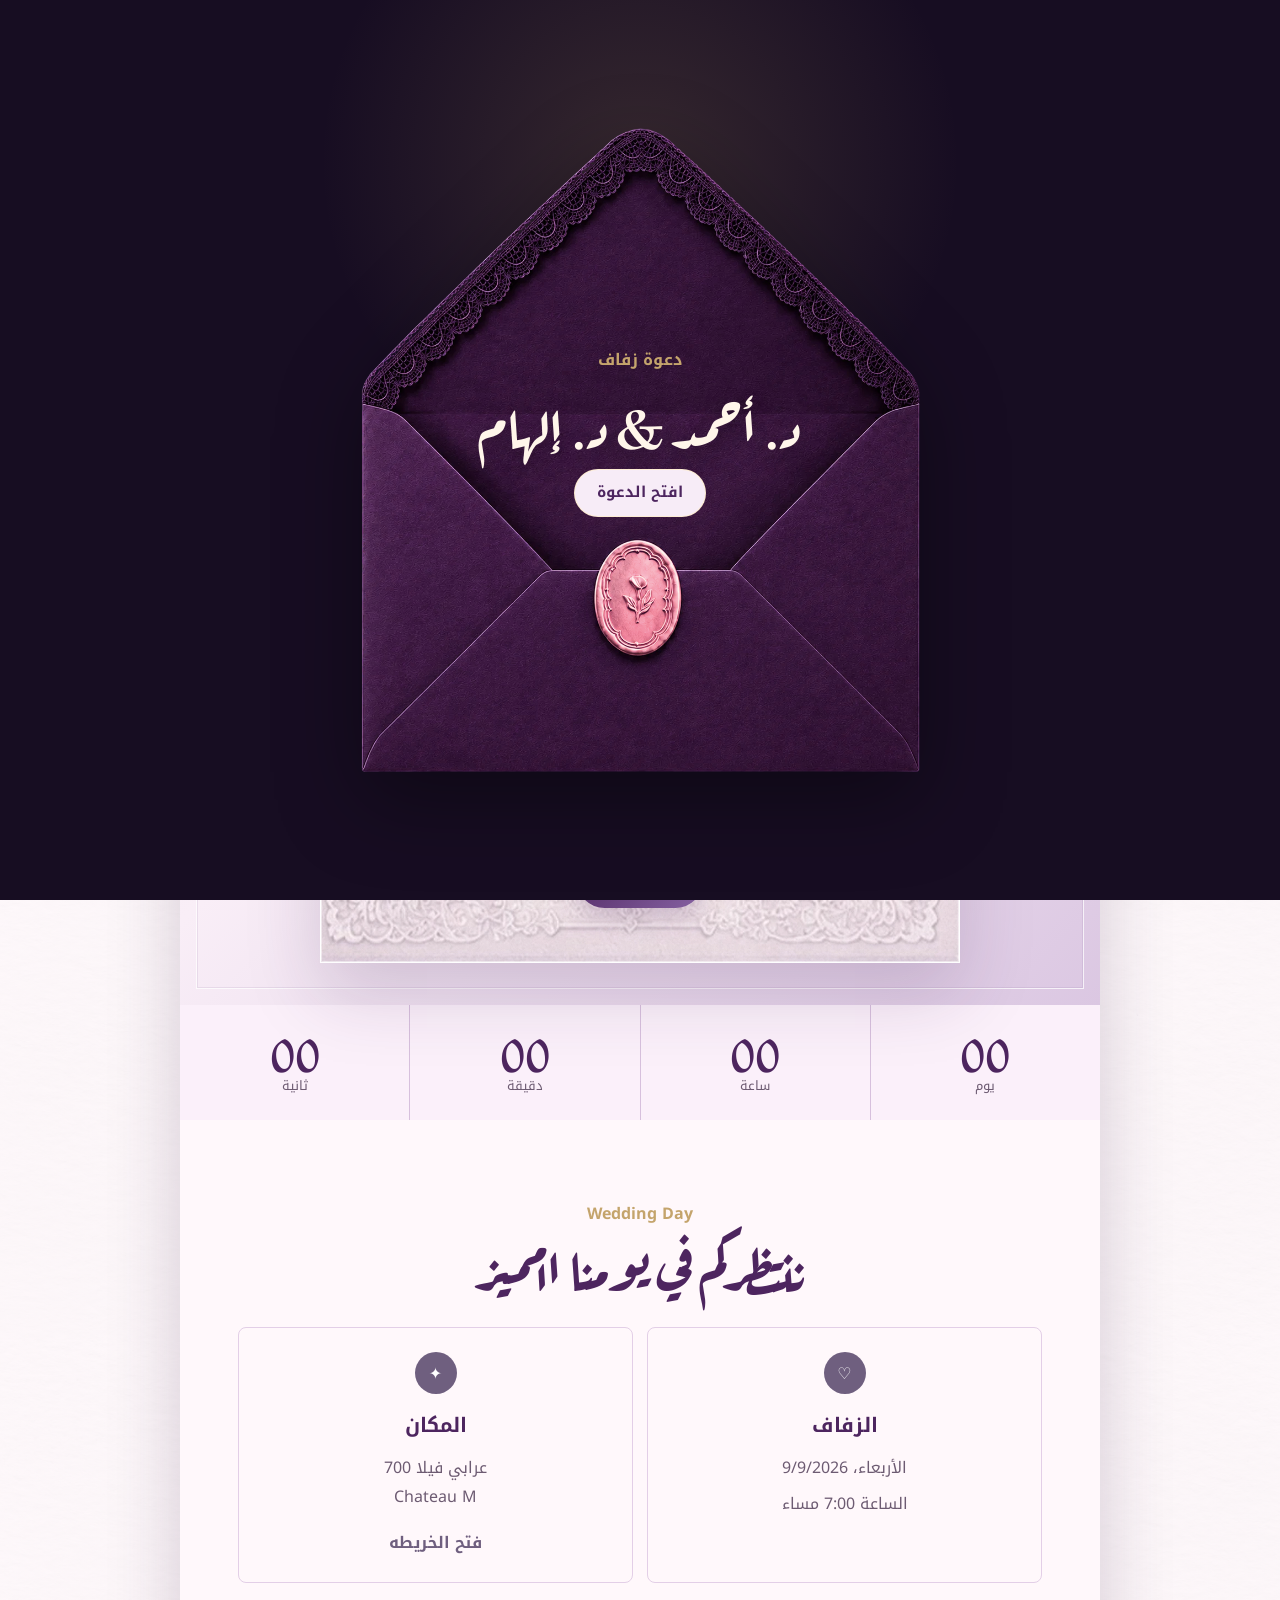
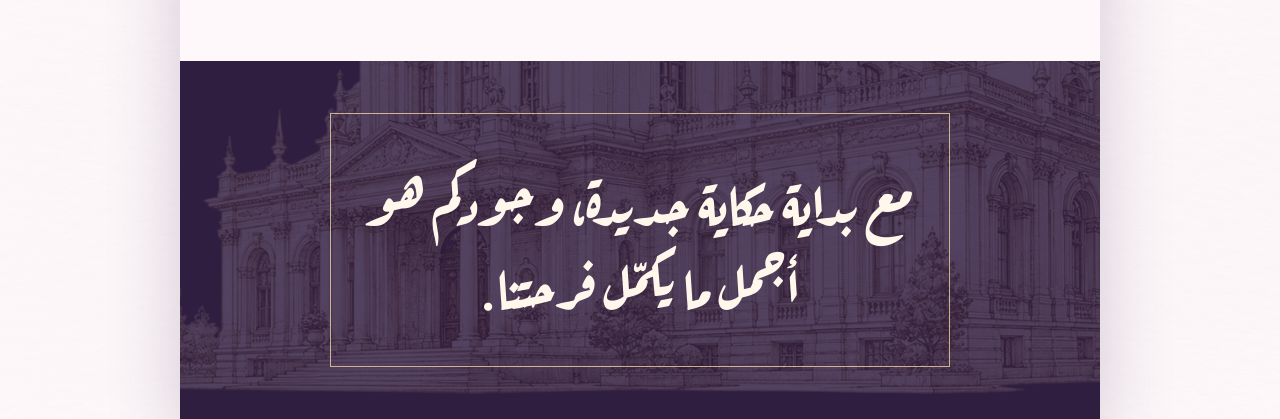
==== index.html @ 2e3a30db "Refine couple name font and venue address" ====
<!doctype html>
<html lang="ar" dir="rtl">
  <head>
    <meta charset="UTF-8" />
    <meta name="viewport" content="width=device-width, initial-scale=1.0" />
    <meta name="theme-color" content="#4d255f" />
    <title>دعوة زفاف د. أحمد ود. إلهام</title>
    <link rel="preconnect" href="https://fonts.googleapis.com" />
    <link rel="preconnect" href="https://fonts.gstatic.com" crossorigin />
    <link
      href="https://fonts.googleapis.com/css2?family=Amiri+Quran&family=Aref+Ruqaa:wght@400;700&family=Noto+Kufi+Arabic:wght@400;500;700&family=Reem+Kufi+Ink&display=swap"
      rel="stylesheet"
    />
    <link rel="stylesheet" href="styles.css" />
  </head>
  <body>
    <main class="invitation-shell">
      <section class="hero" id="hero" aria-label="دعوة الزفاف">
        <div class="ornament ornament-top" aria-hidden="true"></div>
        <div class="language-toggle" aria-label="اختيار اللغة">
          <button class="active" type="button">العربية</button>
          <button type="button">English</button>
        </div>

        <div class="invitation-card">
          <div class="card-corner card-corner-top-right" aria-hidden="true"></div>
          <div class="card-corner card-corner-top-left" aria-hidden="true"></div>
          <div class="card-corner card-corner-bottom-right" aria-hidden="true"></div>
          <div class="card-corner card-corner-bottom-left" aria-hidden="true"></div>
          <p class="bismillah">بِسْمِ اللهِ الرَّحْمَنِ الرَّحِيمِ</p>
          <p class="card-verse">
            وَمِنْ آيَاتِهِ أَنْ خَلَقَ لَكُم مِّنْ أَنفُسِكُمْ أَزْوَاجًا لِّتَسْكُنُوا إِلَيْهَا
            وَجَعَلَ بَيْنَكُم مَّوَدَّةً وَرَحْمَةً
          </p>
          <span class="verse-reference">( الروم: ٢١ )</span>

          <div class="card-divider" aria-hidden="true"><span>♡</span></div>

          <div class="invitation-copy hosts-invite" id="invitation-copy">
            <p class="eyebrow" id="eyebrow">بكل الحب والسرور</p>
            <p class="hosts-intro">يتشرف كل من</p>
            <div class="hosts-row">
              <div class="host-name">
                <span>الحاج</span>
                <strong>بحراوي منصور</strong>
              </div>
              <span class="hosts-and">و</span>
              <div class="host-name">
                <span>المهندس</span>
                <strong>عبدالعال علي</strong>
              </div>
            </div>
            <p class="hosts-closing">بدعوتكم لحضور حفل زفاف</p>
            <div class="couple-roles" aria-label="صفة العروسين">
              <span>نجل الأول</span>
              <span></span>
              <span>كريمة الثاني</span>
            </div>
            <h1 class="couple-names">
              <span class="person-name" id="groom-name">د. أحمد</span>
              <span class="names-heart">♡</span>
              <span class="person-name" id="bride-name">د. إلهام</span>
            </h1>
          </div>

          <div class="card-date">
            <strong id="event-day">الأربعاء</strong>
            <span id="event-date-text">9 سبتمبر 2026</span>
            <span id="event-time-text">الساعة 7:00 مساء</span>
          </div>

          <div class="hero-actions">
            <a class="primary-action" id="calendar-link" href="#">حفظ الموعد</a>
          </div>
        </div>
        <div class="ornament ornament-bottom" aria-hidden="true"></div>
      </section>

      <div class="opening-screen" id="opening-screen" aria-label="افتح الدعوة">
        <div class="opening-content">
          <p id="opening-title">دعوة زفاف</p>
          <h2 id="opening-names">د. أحمد & د. إلهام</h2>
          <button type="button" id="open-invitation">افتح الدعوة</button>
        </div>
      </div>

      <section class="countdown-band" aria-label="العد التنازلي">
        <div class="countdown-item">
          <strong id="days">00</strong>
          <span>يوم</span>
        </div>
        <div class="countdown-item">
          <strong id="hours">00</strong>
          <span>ساعة</span>
        </div>
        <div class="countdown-item">
          <strong id="minutes">00</strong>
          <span>دقيقة</span>
        </div>
        <div class="countdown-item">
          <strong id="seconds">00</strong>
          <span>ثانية</span>
        </div>
      </section>

      <section class="details" id="details">
        <p class="section-kicker" id="details-kicker">Wedding Day</p>
        <h2 id="details-title">ننتظركم في يومنا المميز</h2>
        <div class="detail-grid">
          <article class="detail-card">
            <span class="detail-icon" aria-hidden="true">♡</span>
            <h3 id="ceremony-title">الزفاف</h3>
            <p id="ceremony-date">الأربعاء، 9/9/2026</p>
            <p id="ceremony-time">الساعة 7:00 مساء</p>
          </article>
          <article class="detail-card">
            <span class="detail-icon" aria-hidden="true">✦</span>
            <h3 id="venue-title">المكان</h3>
            <p id="venue-name">عرابي فيلا 700<br />Chateau M</p>
            <a class="text-link" id="map-link" href="https://maps.app.goo.gl/3n4PE4BDrfPfru816" target="_blank" rel="noopener noreferrer">فتح الخريطه</a>
          </article>
        </div>
      </section>

      <section class="story-band">
        <div class="story-frame">
          <p id="story-text">مع بداية حكاية جديدة، وجودكم هو أجمل ما يكمّل فرحتنا.</p>
        </div>
      </section>

    </main>

    <script src="script.js"></script>
  </body>
</html>
---- styles.css ----
:root {
  --wine: #4d255f;
  --red: #8661a2;
  --rose: #ead6ee;
  --paper: #fff8fb;
  --ink: #27172f;
  --muted: #6d5b72;
  --gold: #c4a46c;
  --green: #6f5f7f;
  --shadow: 0 24px 70px rgba(55, 28, 70, 0.2);
}

* {
  box-sizing: border-box;
}

html {
  scroll-behavior: smooth;
}

body {
  margin: 0;
  min-height: 100vh;
  color: var(--ink);
  background:
    linear-gradient(rgba(255, 248, 251, 0.84), rgba(255, 248, 251, 0.84)),
    url("assets/paper.webp") center/440px,
    var(--paper);
  font-family: "Noto Kufi Arabic", system-ui, sans-serif;
}

a {
  color: inherit;
}

.invitation-shell {
  max-width: 920px;
  margin: 0 auto;
  overflow: hidden;
  background: var(--paper);
  box-shadow: var(--shadow);
}

.hero {
  position: relative;
  min-height: 100vh;
  display: grid;
  align-content: center;
  justify-items: center;
  gap: 18px;
  padding: clamp(24px, 5vw, 42px) 18px;
  text-align: center;
  color: var(--ink);
  background:
    radial-gradient(circle at 20% 16%, rgba(255, 255, 255, 0.72), transparent 20rem),
    radial-gradient(circle at 84% 22%, rgba(221, 197, 230, 0.58), transparent 22rem),
    linear-gradient(135deg, #eaddea 0%, #f9eef7 48%, #dbc7e2 100%);
}

.hero::before {
  content: "";
  position: absolute;
  inset: 16px;
  border: 1px solid rgba(255, 255, 255, 0.74);
  box-shadow: inset 0 0 0 1px rgba(127, 92, 146, 0.12);
  pointer-events: none;
}

.hero::after {
  content: "";
  position: absolute;
  right: -92px;
  bottom: -90px;
  width: min(420px, 72vw);
  aspect-ratio: 0.43;
  background: url("assets/flower2-decoration.webp") center/contain no-repeat;
  filter: hue-rotate(-42deg) saturate(0.72) brightness(1.08);
  opacity: 0.62;
  pointer-events: none;
  display: none;
}

.language-toggle {
  position: absolute;
  top: 26px;
  left: 28px;
  z-index: 2;
  display: inline-flex;
  overflow: hidden;
  border: 1px solid rgba(255, 241, 216, 0.45);
  border-radius: 999px;
  background: rgba(39, 18, 51, 0.36);
  backdrop-filter: blur(10px);
  display: none;
}

.language-toggle button {
  border: 0;
  padding: 8px 14px;
  color: #fff2df;
  background: transparent;
  font: 600 12px/1 "Noto Kufi Arabic", sans-serif;
  cursor: pointer;
}

.language-toggle .active {
  color: var(--wine);
  background: #f7ecf7;
}

.eyebrow,
.section-kicker {
  margin: 0;
  color: var(--gold);
  font-weight: 700;
  letter-spacing: 0;
}

.eyebrow {
  color: #fff2c7;
  text-shadow: 0 3px 14px rgba(20, 6, 28, 0.72);
}

.invitation-card .eyebrow {
  color: var(--wine);
  font-size: clamp(13px, 2.4vw, 16px);
  text-shadow: none;
}

h1,
h2,
h3,
p {
  margin-top: 0;
}

h1 {
  display: grid;
  gap: 8px;
  margin-bottom: 0;
  font-family: "Aref Ruqaa", serif;
  font-size: clamp(58px, 15vw, 124px);
  line-height: 0.95;
  text-shadow: 0 8px 36px rgba(20, 6, 28, 0.44);
  z-index: 1;
}

h1 span {
  color: var(--gold);
  font-size: 0.52em;
}

.invitation-copy {
  max-width: 560px;
  margin-bottom: 0;
  color: #fff3e4;
  font-size: clamp(17px, 3vw, 24px);
  line-height: 1.9;
  z-index: 1;
}

.invitation-card {
  position: relative;
  z-index: 1;
  display: grid;
  justify-items: center;
  gap: clamp(10px, 1.6vw, 15px);
  width: min(640px, calc(100vw - 28px));
  min-height: min(920px, calc(100vh - 48px));
  aspect-ratio: 578 / 832;
  padding: clamp(58px, 8vw, 86px) clamp(30px, 7vw, 64px) clamp(34px, 6vw, 54px);
  overflow: hidden;
  color: var(--wine);
  background:
    linear-gradient(rgba(255, 250, 253, 0.16), rgba(255, 250, 253, 0.24)),
    url("assets/invitation-card-bg.webp") center/cover no-repeat,
    #f7eaf5;
  border: 1px solid rgba(255, 255, 255, 0.92);
  box-shadow:
    0 30px 70px rgba(61, 28, 78, 0.18),
    inset 0 0 0 1px rgba(255, 255, 255, 0.5);
}

.invitation-card::before {
  content: "";
  position: absolute;
  inset: clamp(40px, 6vw, 62px) clamp(30px, 5vw, 48px);
  background:
    radial-gradient(circle at 50% 20%, rgba(255, 255, 255, 0.34), transparent 13rem),
    rgba(255, 249, 253, 0.2);
  border: 1px solid rgba(112, 76, 132, 0.18);
  border-radius: 16px;
  box-shadow:
    inset 0 0 0 1px rgba(255, 255, 255, 0.44),
    inset 0 0 34px rgba(255, 255, 255, 0.22);
  pointer-events: none;
}

.invitation-card::after {
  display: none;
}

.card-corner {
  display: none;
}

.card-corner::before,
.card-corner::after {
  content: "";
  position: absolute;
  border: 1px solid rgba(255, 255, 255, 0.86);
}

.card-corner::before {
  inset: 14px;
}

.card-corner::after {
  inset: 28px;
  border-radius: 50%;
}

.card-corner-top-right {
  top: 16px;
  right: 16px;
  border-left: 0;
  border-bottom: 0;
  border-radius: 0 22px 0 0;
}

.card-corner-top-left {
  top: 16px;
  left: 16px;
  border-right: 0;
  border-bottom: 0;
  border-radius: 22px 0 0 0;
}

.card-corner-bottom-right {
  right: 16px;
  bottom: 16px;
  border-left: 0;
  border-top: 0;
  border-radius: 0 0 22px 0;
}

.card-corner-bottom-left {
  left: 16px;
  bottom: 16px;
  border-right: 0;
  border-top: 0;
  border-radius: 0 0 0 22px;
}

.bismillah {
  position: relative;
  z-index: 1;
  margin: 0;
  color: #654174;
  font: 400 clamp(20px, 3.8vw, 30px) / 1.65 "Amiri Quran", "Aref Ruqaa", serif;
}

.card-verse {
  position: relative;
  z-index: 1;
  max-width: 500px;
  margin: 0;
  color: #584060;
  font: 500 clamp(13px, 2.3vw, 17px) / 1.85 "Noto Kufi Arabic", sans-serif;
}

.verse-reference {
  position: relative;
  z-index: 1;
  color: #765987;
  font-size: clamp(10px, 1.9vw, 12px);
}

.card-divider {
  position: relative;
  z-index: 1;
  display: grid;
  grid-template-columns: 1fr auto 1fr;
  align-items: center;
  gap: 10px;
  width: min(240px, 60%);
  color: #8b6fa0;
}

.card-divider::before,
.card-divider::after {
  content: "";
  height: 1px;
  background: linear-gradient(90deg, transparent, rgba(127, 92, 146, 0.44));
}

.card-divider::after {
  background: linear-gradient(90deg, rgba(127, 92, 146, 0.44), transparent);
}

.hosts-invite {
  position: relative;
  z-index: 1;
  display: grid;
  justify-items: center;
  gap: clamp(5px, 1.2vw, 8px);
  max-width: 560px;
  color: var(--wine);
}

.hosts-invite p {
  margin: 0;
}

.hosts-intro {
  color: #5e4a67;
  font-size: clamp(12px, 2.2vw, 15px);
}

.hosts-row {
  display: grid;
  grid-template-columns: minmax(0, 1fr) auto minmax(0, 1fr);
  align-items: center;
  gap: clamp(14px, 4vw, 32px);
  width: min(560px, 100%);
}

.host-name {
  display: grid;
  gap: 4px;
  min-width: 0;
}

.host-name span {
  color: #5e4a67;
  font-size: clamp(11px, 2.1vw, 13px);
  text-shadow: none;
}

.host-name strong {
  color: #4b2760;
  font-family: "Noto Kufi Arabic", sans-serif;
  font-size: clamp(15px, 3vw, 22px);
  line-height: 1.45;
  font-weight: 700;
}

.hosts-and {
  color: #7f5a94;
  font: 700 clamp(17px, 3.8vw, 26px) / 1 "Aref Ruqaa", serif;
  text-shadow: none;
}

.hosts-closing {
  max-width: 520px;
  color: #5e4a67;
  font-size: clamp(12px, 2.3vw, 15px);
}

.couple-roles {
  display: grid;
  grid-template-columns: minmax(0, 1fr) auto minmax(0, 1fr);
  width: min(560px, 100%);
  gap: clamp(14px, 4vw, 32px);
  color: #6d5b72;
  font-size: clamp(12px, 2.3vw, 15px);
}

.couple-names {
  display: grid;
  grid-template-columns: minmax(0, 1fr) auto minmax(0, 1fr);
  align-items: center;
  width: min(620px, 100%);
  gap: clamp(10px, 2.7vw, 22px);
  margin: 0;
  color: #6a3a82;
  font-size: clamp(40px, 8.1vw, 66px);
  line-height: 1.15;
  text-shadow: none;
}

.couple-names .person-name {
  min-width: 0;
  color: #6a3a82;
  font-family: "Aref Ruqaa", "Amiri Quran", serif;
  font-weight: 700;
  font-size: 1em;
  text-align: center;
  overflow-wrap: anywhere;
}

.couple-names .names-heart {
  color: #9b75aa;
  font-family: "Aref Ruqaa", serif;
  font-size: 0.46em;
  line-height: 1;
}

.card-date {
  position: relative;
  z-index: 1;
  display: grid;
  gap: 4px;
  margin-top: 2px;
  color: #584060;
  font-size: clamp(13px, 2.4vw, 17px);
  line-height: 1.7;
}

.card-date strong,
.card-date span {
  display: block;
}

.card-date strong {
  font-family: "Noto Kufi Arabic", sans-serif;
}

.date-panel {
  display: grid;
  grid-template-columns: repeat(2, minmax(0, 1fr));
  width: min(620px, 100%);
  border: 1px solid rgba(247, 216, 159, 0.66);
  background: rgba(39, 18, 51, 0.4);
  backdrop-filter: blur(12px);
  z-index: 1;
}

.date-panel div {
  padding: 18px 16px;
}

.date-panel div + div {
  border-right: 1px solid rgba(247, 216, 159, 0.36);
}

.date-panel strong,
.date-panel span {
  display: block;
}

.date-panel strong {
  font-size: clamp(21px, 5vw, 32px);
  font-family: "Aref Ruqaa", serif;
}

.date-panel span {
  color: #f6dcc5;
  font-size: 13px;
}

.hero-actions {
  display: flex;
  flex-wrap: wrap;
  justify-content: center;
  gap: 12px;
  z-index: 1;
}

.invitation-card .hero-actions {
  display: flex;
  margin-top: 2px;
}

.primary-action,
.secondary-action,
form button {
  min-height: 48px;
  padding: 13px 22px;
  border-radius: 999px;
  text-decoration: none;
  font-weight: 700;
}

.primary-action,
form button {
  border: 0;
  color: var(--wine);
  background: #f7ecf7;
  cursor: pointer;
}

.invitation-card .primary-action {
  min-height: 42px;
  padding: 10px 22px;
  color: #fff8fb;
  background: linear-gradient(135deg, #4d255f, #8661a2);
  box-shadow: 0 10px 26px rgba(77, 37, 95, 0.22);
  font-size: 14px;
  line-height: 1.2;
}

.secondary-action {
  border: 1px solid rgba(255, 242, 223, 0.72);
  color: #fff2df;
}

.ornament {
  position: absolute;
  width: 180px;
  height: 64px;
  border: solid rgba(246, 212, 148, 0.72);
  pointer-events: none;
  z-index: 1;
  display: none;
}

.opening-screen {
  position: fixed;
  inset: 0;
  z-index: 50;
  display: grid;
  place-items: center;
  padding: 22px;
  background:
    radial-gradient(circle at 50% 18%, rgba(196, 164, 108, 0.18), transparent 20rem),
    #170d22;
  transition: opacity 600ms ease, visibility 600ms ease;
}

.opening-screen.hidden {
  opacity: 0;
  visibility: hidden;
  pointer-events: none;
}

.opening-screen::before {
  content: "";
  position: absolute;
  background-repeat: no-repeat;
  background-size: contain;
  background-position: center;
  pointer-events: none;
}

.opening-screen::before {
  width: min(560px, 96vw);
  aspect-ratio: 0.87;
  background-image: url("assets/envelope-background.webp");
  filter: hue-rotate(-58deg) saturate(0.86) drop-shadow(0 28px 42px rgba(0, 0, 0, 0.38));
}

.opening-content {
  position: relative;
  z-index: 2;
  display: grid;
  justify-items: center;
  gap: 12px;
  margin-top: -40px;
  color: #fff6ea;
  text-align: center;
}

.opening-content p {
  margin: 0;
  color: var(--gold);
  font-weight: 700;
}

.opening-content h2 {
  margin: 0;
  color: #fff6ea;
  text-shadow: 0 8px 24px rgba(0, 0, 0, 0.42);
}

.opening-content button {
  min-height: 48px;
  border: 1px solid rgba(255, 238, 202, 0.78);
  border-radius: 999px;
  padding: 12px 22px;
  color: var(--wine);
  background: #f7ecf7;
  font: 700 15px/1 "Noto Kufi Arabic", sans-serif;
  cursor: pointer;
}

.ornament-top {
  top: 28px;
  right: 30px;
  border-width: 2px 2px 0 0;
}

.ornament-bottom {
  bottom: 28px;
  left: 30px;
  border-width: 0 0 2px 2px;
}

.countdown-band {
  display: grid;
  grid-template-columns: repeat(4, 1fr);
  gap: 1px;
  background: #d7c0dd;
}

.countdown-item {
  display: grid;
  justify-items: center;
  padding: 22px 8px;
  background: #fbf0fa;
}

.countdown-item strong {
  color: var(--wine);
  font: 700 clamp(28px, 7vw, 46px) / 1 "Aref Ruqaa", serif;
}

.countdown-item span {
  color: var(--muted);
  font-size: 13px;
}

.details {
  padding: clamp(44px, 8vw, 78px) clamp(18px, 5vw, 58px);
  text-align: center;
}

h2 {
  margin-bottom: 28px;
  font: 700 clamp(31px, 7vw, 56px) / 1.25 "Aref Ruqaa", serif;
  color: var(--wine);
}

.detail-grid {
  display: grid;
  grid-template-columns: repeat(auto-fit, minmax(230px, 1fr));
  gap: 14px;
}

.detail-card {
  min-height: 210px;
  padding: 24px 18px;
  border: 1px solid #e3cfe7;
  border-radius: 8px;
  background: #fff8fb;
}

.detail-icon {
  display: inline-grid;
  place-items: center;
  width: 42px;
  height: 42px;
  margin-bottom: 12px;
  border-radius: 50%;
  color: #fff;
  background: var(--green);
}

h3 {
  margin-bottom: 10px;
  color: var(--wine);
  font-size: 20px;
}

.detail-card p {
  margin-bottom: 7px;
  color: var(--muted);
  line-height: 1.8;
}

.text-link {
  display: inline-block;
  margin-top: 8px;
  color: var(--green);
  font-weight: 700;
  text-decoration: none;
}

.story-band {
  padding: 52px 18px;
  color: #fff7ec;
  background:
    linear-gradient(rgba(50, 31, 67, 0.84), rgba(50, 31, 67, 0.84)),
    url("assets/castle-background.webp") center bottom/120% auto no-repeat,
    #261934;
  text-align: center;
}

.story-frame {
  max-width: 620px;
  margin: 0 auto;
  padding: 42px 28px;
  border: 1px solid rgba(250, 220, 166, 0.76);
}

.story-frame p {
  margin: 0;
  font: 700 clamp(29px, 7vw, 58px) / 1.45 "Aref Ruqaa", serif;
}

form {
  display: grid;
  gap: 16px;
  max-width: 560px;
  margin: 0 auto;
  text-align: right;
}

label {
  display: grid;
  gap: 8px;
  color: var(--muted);
  font-weight: 700;
}

input,
textarea {
  width: 100%;
  border: 1px solid #dfc7e3;
  border-radius: 8px;
  padding: 14px 16px;
  color: var(--ink);
  background: #fffafb;
  font: 500 15px/1.7 "Noto Kufi Arabic", sans-serif;
}

textarea {
  resize: vertical;
}

form button {
  justify-self: center;
  min-width: 210px;
  color: #fff;
  background: var(--wine);
}

@media (max-width: 720px) {
  .invitation-shell {
    max-width: none;
  }

  .hero {
    min-height: 100vh;
    padding: 28px 18px;
    background-position: center top;
  }

  .hero::after {
    right: -110px;
    width: min(310px, 70vw);
  }

  .language-toggle {
    left: 50%;
    transform: translateX(-50%);
  }

  .invitation-card {
    width: min(430px, 100%);
    min-height: 760px;
    padding: 56px 28px 36px;
    gap: 9px;
  }

  .invitation-card::before {
    inset: 44px 23px 34px;
  }

  .bismillah {
    font-size: clamp(19px, 5.3vw, 24px);
  }

  .card-verse {
    max-width: 330px;
    font-size: clamp(11.5px, 3.1vw, 14px);
    line-height: 1.78;
  }

  .verse-reference {
    font-size: 10px;
  }

  .card-divider {
    width: min(180px, 58%);
    gap: 8px;
  }

  .hosts-invite {
    gap: 5px;
  }

  .hosts-intro,
  .hosts-closing,
  .couple-roles {
    font-size: clamp(10.5px, 2.8vw, 12.5px);
  }

  .host-name span {
    font-size: clamp(10px, 2.6vw, 11.5px);
  }

  .host-name strong {
    font-size: clamp(13px, 3.5vw, 16px);
  }

  .couple-names {
    gap: 8px;
    font-size: clamp(32px, 8.8vw, 42px);
  }

  .card-date {
    gap: 3px;
    font-size: clamp(12px, 3vw, 14px);
    line-height: 1.55;
  }

  .invitation-card .primary-action {
    min-height: 38px;
    padding: 9px 18px;
    font-size: 13px;
  }

  .date-panel,
  .detail-grid {
    grid-template-columns: 1fr;
  }

  .hosts-row {
    gap: 10px;
  }

  .date-panel div + div {
    border-top: 1px solid rgba(247, 216, 159, 0.36);
    border-right: 0;
  }

  .countdown-band {
    grid-template-columns: repeat(2, 1fr);
  }

  .ornament {
    width: 96px;
  }
}
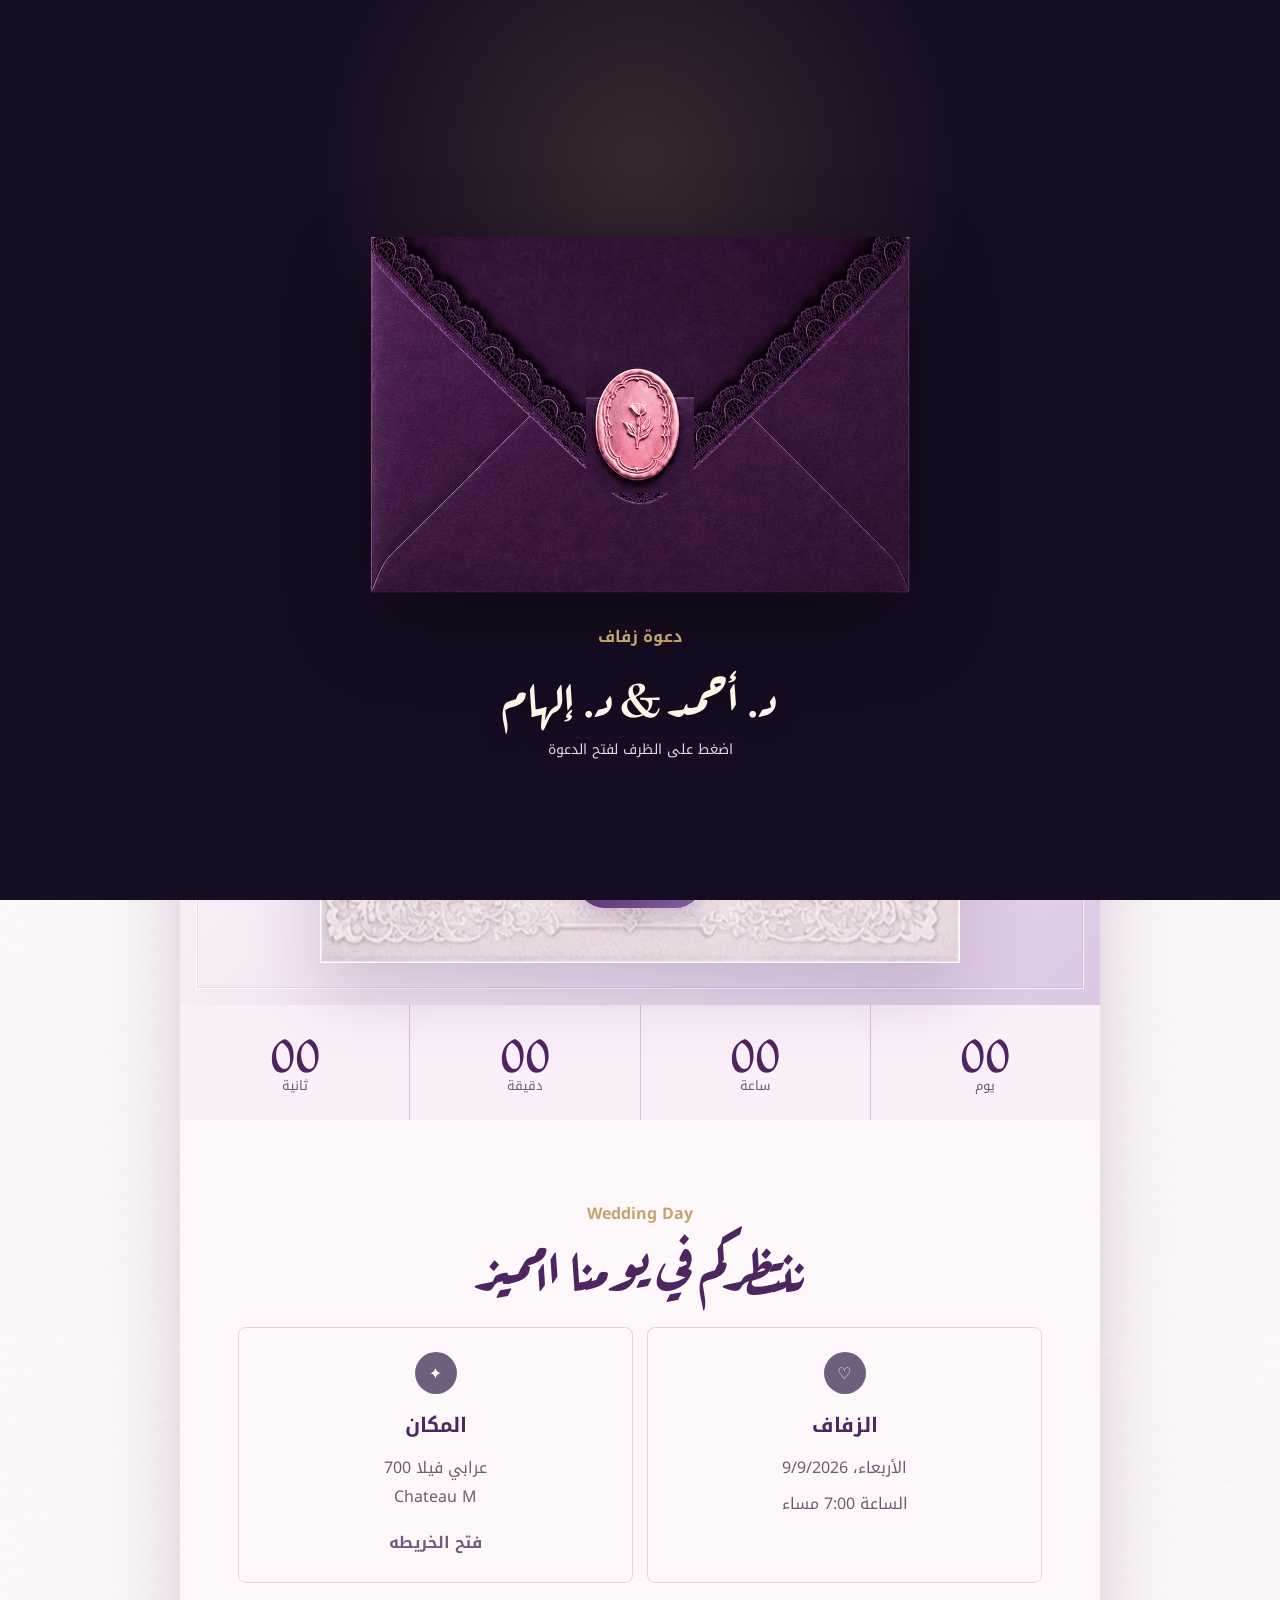
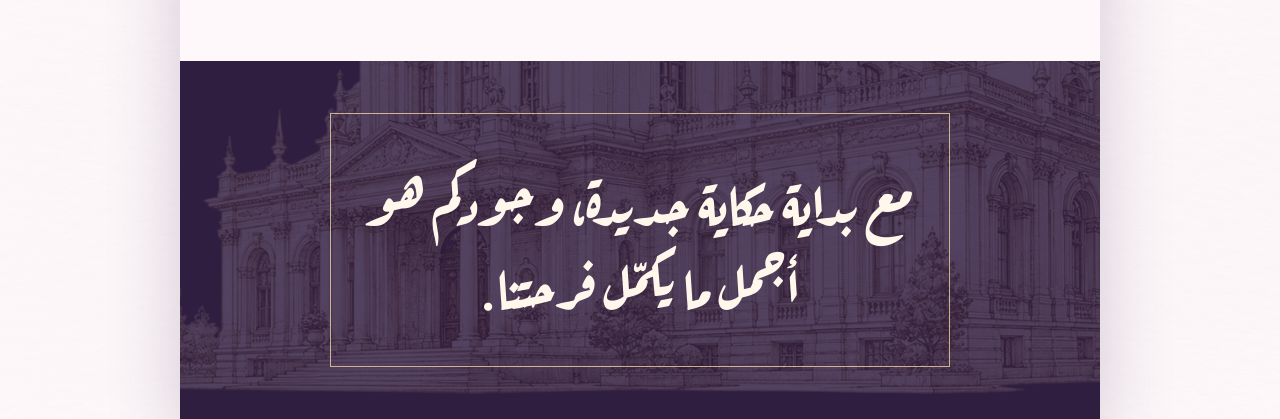
==== commit 403ef9d0: "Start envelope closed and animate opening with smoke before revealing invitation" ====
--- a/index.html
+++ b/index.html
@@ -13,9 +13,9 @@
     />
     <link rel="stylesheet" href="styles.css" />
   </head>
-  <body>
+  <body class="invitation-closed">
     <main class="invitation-shell">
-      <section class="hero" id="hero" aria-label="دعوة الزفاف">
+      <section class="hero" id="hero" tabindex="-1" aria-label="دعوة الزفاف">
         <div class="ornament ornament-top" aria-hidden="true"></div>
         <div class="language-toggle" aria-label="اختيار اللغة">
           <button class="active" type="button">العربية</button>
@@ -77,10 +77,28 @@
       </section>
 
       <div class="opening-screen" id="opening-screen" aria-label="افتح الدعوة">
+        <div class="envelope-scene">
+          <div class="envelope-body" aria-hidden="true"></div>
+          <div class="envelope-flap" aria-hidden="true">
+            <img src="assets/envelope-background.webp" alt="" />
+          </div>
+          <img class="envelope-seal" src="assets/envelope-background.webp" alt="" aria-hidden="true" />
+          <div class="envelope-smoke" aria-hidden="true">
+            <span style="--i:0;--drift:-110px"></span>
+            <span style="--i:1;--drift:80px"></span>
+            <span style="--i:2;--drift:-45px"></span>
+            <span style="--i:3;--drift:130px"></span>
+            <span style="--i:4;--drift:-140px"></span>
+            <span style="--i:5;--drift:40px"></span>
+            <span style="--i:6;--drift:-75px"></span>
+            <span style="--i:7;--drift:100px"></span>
+          </div>
+          <button class="envelope-trigger" type="button" id="open-invitation" aria-label="افتح دعوة زفاف د. أحمد ود. إلهام" aria-describedby="opening-hint"></button>
+        </div>
         <div class="opening-content">
           <p id="opening-title">دعوة زفاف</p>
           <h2 id="opening-names">د. أحمد & د. إلهام</h2>
-          <button type="button" id="open-invitation">افتح الدعوة</button>
+          <span id="opening-hint">اضغط على الظرف لفتح الدعوة</span>
         </div>
       </div>
 
--- a/styles.css
+++ b/styles.css
@@ -505,13 +505,20 @@
   display: none;
 }
 
+body.invitation-closed {
+  overflow: hidden;
+}
+
 .opening-screen {
   position: fixed;
   inset: 0;
   z-index: 50;
   display: grid;
   place-items: center;
+  align-content: center;
+  gap: 28px;
   padding: 22px;
+  overflow: hidden;
   background:
     radial-gradient(circle at 50% 18%, rgba(196, 164, 108, 0.18), transparent 20rem),
     #170d22;
@@ -524,20 +531,130 @@
   pointer-events: none;
 }
 
-.opening-screen::before {
-  content: "";
-  position: absolute;
-  background-repeat: no-repeat;
-  background-size: contain;
-  background-position: center;
+.envelope-scene {
+  position: relative;
+  width: min(560px, 88vw, 60vh);
+  width: min(560px, 88vw, 60svh);
+  aspect-ratio: 1013 / 666;
+  margin-top: min(16vw, 100px);
+  perspective: 1400px;
+  isolation: isolate;
+  filter: drop-shadow(0 28px 42px rgba(0, 0, 0, 0.38));
+}
+
+.envelope-body {
+  position: absolute;
+  inset: 0;
+  background: url("assets/envelope-background.webp") center bottom / 100% auto no-repeat;
+  filter: hue-rotate(-58deg) saturate(0.86);
+}
+
+/* Reuse the original artwork: its upper 502px are the hinged flap. */
+.envelope-flap {
+  position: absolute;
+  bottom: 100%;
+  left: 0;
+  width: 100%;
+  height: calc(100% * 502 / 666);
+  overflow: hidden;
+  transform-origin: center bottom;
+  transform: rotateX(180deg);
+  backface-visibility: visible;
+  z-index: 2;
+  filter: hue-rotate(-58deg) saturate(0.86);
+}
+
+.envelope-flap img {
+  display: block;
+  width: 100%;
+  height: auto;
+}
+
+.envelope-seal {
+  position: absolute;
+  bottom: 0;
+  left: 0;
+  width: 100%;
+  height: auto;
+  clip-path: inset(63% 40% 16% 40%);
+  z-index: 3;
   pointer-events: none;
-}
-
-.opening-screen::before {
-  width: min(560px, 96vw);
-  aspect-ratio: 0.87;
-  background-image: url("assets/envelope-background.webp");
-  filter: hue-rotate(-58deg) saturate(0.86) drop-shadow(0 28px 42px rgba(0, 0, 0, 0.38));
+  filter: hue-rotate(-58deg) saturate(0.86);
+}
+
+.envelope-trigger {
+  position: absolute;
+  inset: 0;
+  z-index: 5;
+  width: 100%;
+  height: 100%;
+  border: 0;
+  padding: 0;
+  border-radius: 4px;
+  background: transparent;
+  cursor: pointer;
+  touch-action: manipulation;
+  -webkit-tap-highlight-color: transparent;
+}
+
+.envelope-trigger:focus-visible {
+  outline: 3px solid var(--gold);
+  outline-offset: 8px;
+}
+
+.envelope-smoke {
+  position: absolute;
+  inset: 0;
+  z-index: 4;
+  pointer-events: none;
+}
+
+.envelope-smoke span {
+  position: absolute;
+  top: 8%;
+  left: calc(28% + var(--i) * 5%);
+  width: 38%;
+  aspect-ratio: 1;
+  opacity: 0;
+  border-radius: 50%;
+  background:
+    radial-gradient(ellipse at 35% 40%, rgba(255, 250, 255, 0.85), transparent 65%),
+    radial-gradient(ellipse at 65% 60%, rgba(226, 206, 238, 0.75), transparent 65%);
+  filter: blur(14px);
+  transform: translate(-50%, 0) scale(0.25);
+}
+
+.is-opening .envelope-seal {
+  animation: seal-release 350ms ease-in forwards;
+}
+
+.is-opening .envelope-flap {
+  animation: flap-open 1200ms cubic-bezier(0.4, 0, 0.2, 1) 200ms forwards;
+}
+
+.is-opening .envelope-smoke span {
+  animation: smoke-rise 1800ms ease-out forwards;
+  animation-delay: calc(400ms + var(--i) * 65ms);
+}
+
+.is-opening .opening-content {
+  opacity: 0;
+  transform: translateY(10px);
+}
+
+@keyframes seal-release {
+  to { opacity: 0; transform: translateY(18px); }
+}
+
+@keyframes flap-open {
+  to { transform: rotateX(0deg); }
+}
+
+@keyframes smoke-rise {
+  0% { opacity: 0; transform: translate(-50%, 0) scale(0.25); }
+  20% { opacity: 0.8; }
+  60% { opacity: 0.5; }
+  100% { opacity: 0; transform: translate(calc(-50% + var(--drift)), -220px) scale(2.7); }
 }
 
 .opening-content {
@@ -546,9 +663,10 @@
   display: grid;
   justify-items: center;
   gap: 12px;
-  margin-top: -40px;
+  margin-top: 0;
   color: #fff6ea;
   text-align: center;
+  transition: opacity 350ms ease, transform 350ms ease;
 }
 
 .opening-content p {
@@ -563,15 +681,28 @@
   text-shadow: 0 8px 24px rgba(0, 0, 0, 0.42);
 }
 
-.opening-content button {
-  min-height: 48px;
-  border: 1px solid rgba(255, 238, 202, 0.78);
-  border-radius: 999px;
-  padding: 12px 22px;
-  color: var(--wine);
-  background: #f7ecf7;
-  font: 700 15px/1 "Noto Kufi Arabic", sans-serif;
-  cursor: pointer;
+.opening-content h2 {
+  font-size: clamp(28px, 7vw, 48px);
+}
+
+#opening-hint {
+  color: #e5d4e9;
+  font-size: 14px;
+}
+
+@media (prefers-reduced-motion: reduce) {
+  .opening-screen,
+  .opening-content {
+    transition: none;
+  }
+
+  .is-opening .envelope-flap,
+  .is-opening .envelope-seal {
+    animation-duration: 1ms;
+    animation-delay: 0ms;
+  }
+
+  .envelope-smoke { display: none; }
 }
 
 .ornament-top {
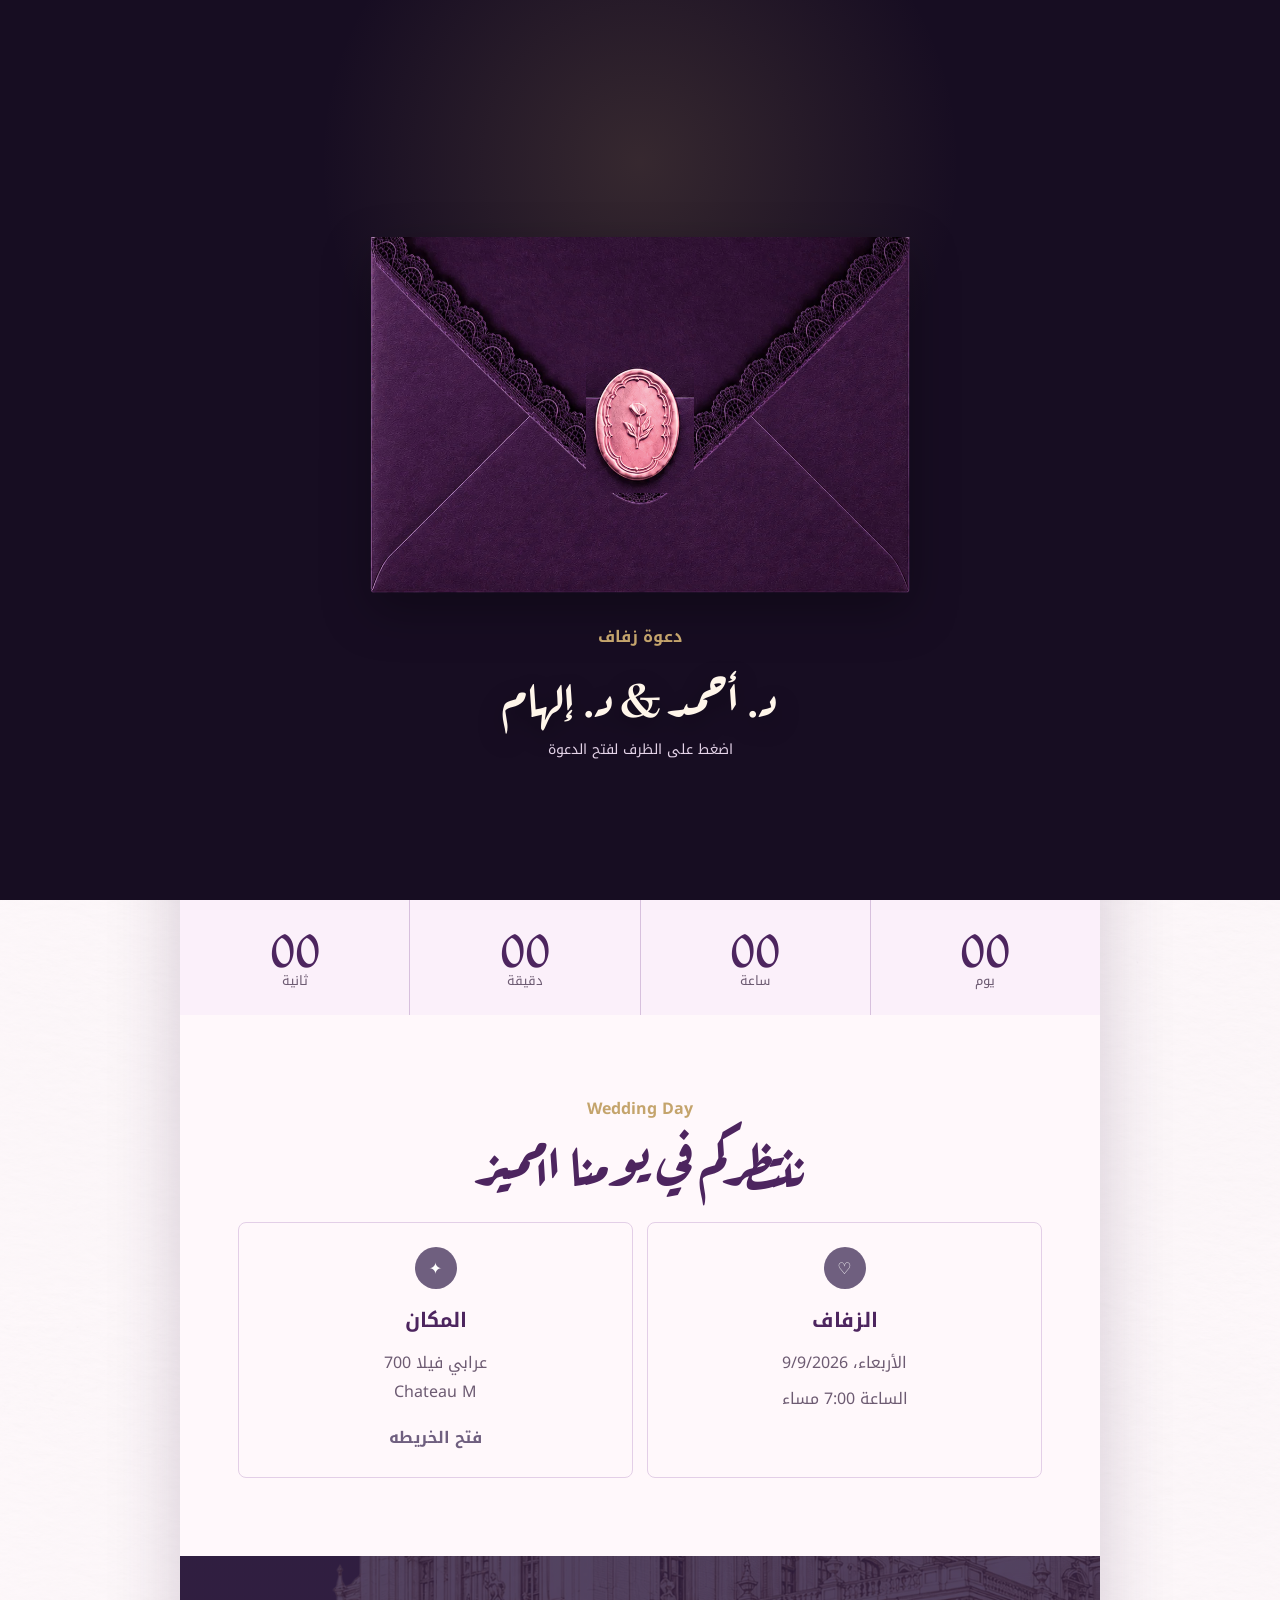
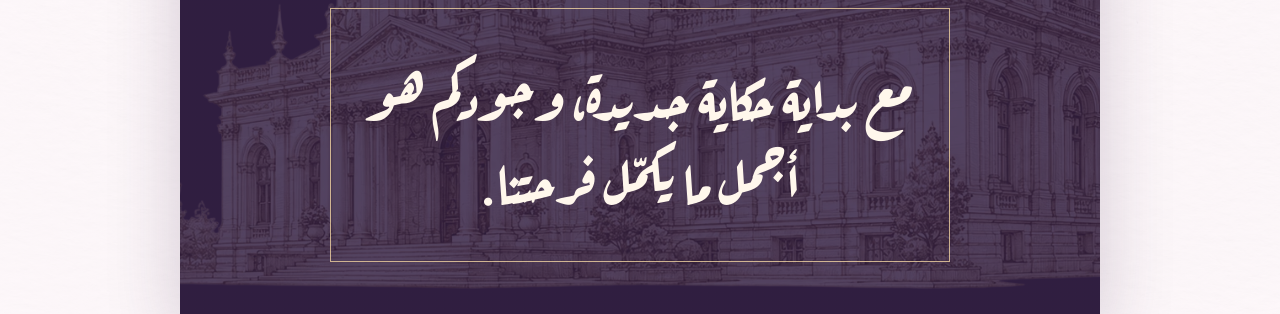
==== commit 83a8dee8: "Reveal the invitation as a letter emerging from the envelope and fit the full card to the viewport" ====
--- a/index.html
+++ b/index.html
@@ -22,6 +22,7 @@
           <button type="button">English</button>
         </div>
 
+        <div class="invitation-card-frame">
         <div class="invitation-card">
           <div class="card-corner card-corner-top-right" aria-hidden="true"></div>
           <div class="card-corner card-corner-top-left" aria-hidden="true"></div>
@@ -73,12 +74,17 @@
             <a class="primary-action" id="calendar-link" href="#">حفظ الموعد</a>
           </div>
         </div>
+        </div>
         <div class="ornament ornament-bottom" aria-hidden="true"></div>
       </section>
 
       <div class="opening-screen" id="opening-screen" aria-label="افتح الدعوة">
+        <div class="opening-backdrop" aria-hidden="true"></div>
         <div class="envelope-scene">
           <div class="envelope-body" aria-hidden="true"></div>
+          <div class="envelope-letter-mask" aria-hidden="true" inert>
+            <div class="envelope-letter"></div>
+          </div>
           <div class="envelope-flap" aria-hidden="true">
             <img src="assets/envelope-background.webp" alt="" />
           </div>
--- a/styles.css
+++ b/styles.css
@@ -44,6 +44,7 @@
 .hero {
   position: relative;
   min-height: 100vh;
+  min-height: 100svh;
   display: grid;
   align-content: center;
   justify-items: center;
@@ -157,6 +158,23 @@
   font-size: clamp(17px, 3vw, 24px);
   line-height: 1.9;
   z-index: 1;
+}
+
+.invitation-card-frame {
+  position: relative;
+  z-index: 1;
+}
+
+.invitation-card-frame.is-fitted > .invitation-card {
+  position: absolute;
+  top: 0;
+  left: 50%;
+  transform: translateX(-50%) scale(var(--card-scale, 1));
+  transform-origin: center top;
+}
+
+.invitation-closed .invitation-card-frame {
+  visibility: hidden;
 }
 
 .invitation-card {
@@ -519,10 +537,14 @@
   gap: 28px;
   padding: 22px;
   overflow: hidden;
+}
+
+.opening-backdrop {
+  position: absolute;
+  inset: 0;
   background:
     radial-gradient(circle at 50% 18%, rgba(196, 164, 108, 0.18), transparent 20rem),
     #170d22;
-  transition: opacity 600ms ease, visibility 600ms ease;
 }
 
 .opening-screen.hidden {
@@ -538,15 +560,34 @@
   aspect-ratio: 1013 / 666;
   margin-top: min(16vw, 100px);
   perspective: 1400px;
-  isolation: isolate;
-  filter: drop-shadow(0 28px 42px rgba(0, 0, 0, 0.38));
+  z-index: 1;
 }
 
 .envelope-body {
   position: absolute;
   inset: 0;
   background: url("assets/envelope-background.webp") center bottom / 100% auto no-repeat;
-  filter: hue-rotate(-58deg) saturate(0.86);
+  z-index: 3;
+  filter: hue-rotate(-58deg) saturate(0.86) drop-shadow(0 18px 24px rgba(0, 0, 0, 0.3));
+}
+
+.envelope-letter-mask {
+  position: absolute;
+  z-index: 2;
+  overflow: hidden;
+  pointer-events: none;
+}
+
+.envelope-letter {
+  position: absolute;
+  top: 0;
+  left: 0;
+  transform-origin: top left;
+  text-align: center;
+}
+
+.envelope-letter > .invitation-card {
+  margin: 0;
 }
 
 /* Reuse the original artwork: its upper 502px are the hinged flap. */
@@ -560,7 +601,7 @@
   transform-origin: center bottom;
   transform: rotateX(180deg);
   backface-visibility: visible;
-  z-index: 2;
+  z-index: 4;
   filter: hue-rotate(-58deg) saturate(0.86);
 }
 
@@ -577,7 +618,7 @@
   width: 100%;
   height: auto;
   clip-path: inset(63% 40% 16% 40%);
-  z-index: 3;
+  z-index: 5;
   pointer-events: none;
   filter: hue-rotate(-58deg) saturate(0.86);
 }
@@ -585,7 +626,7 @@
 .envelope-trigger {
   position: absolute;
   inset: 0;
-  z-index: 5;
+  z-index: 7;
   width: 100%;
   height: 100%;
   border: 0;
@@ -605,36 +646,27 @@
 .envelope-smoke {
   position: absolute;
   inset: 0;
-  z-index: 4;
+  z-index: 6;
   pointer-events: none;
 }
 
 .envelope-smoke span {
   position: absolute;
-  top: 8%;
+  top: -3%;
   left: calc(28% + var(--i) * 5%);
-  width: 38%;
+  width: 30%;
   aspect-ratio: 1;
   opacity: 0;
   border-radius: 50%;
   background:
     radial-gradient(ellipse at 35% 40%, rgba(255, 250, 255, 0.85), transparent 65%),
     radial-gradient(ellipse at 65% 60%, rgba(226, 206, 238, 0.75), transparent 65%);
-  filter: blur(14px);
+  filter: blur(12px);
   transform: translate(-50%, 0) scale(0.25);
 }
 
-.is-opening .envelope-seal {
-  animation: seal-release 350ms ease-in forwards;
-}
-
-.is-opening .envelope-flap {
-  animation: flap-open 1200ms cubic-bezier(0.4, 0, 0.2, 1) 200ms forwards;
-}
-
 .is-opening .envelope-smoke span {
-  animation: smoke-rise 1800ms ease-out forwards;
-  animation-delay: calc(400ms + var(--i) * 65ms);
+  animation: smoke-rise 1150ms ease-out 100ms forwards;
 }
 
 .is-opening .opening-content {
@@ -642,19 +674,10 @@
   transform: translateY(10px);
 }
 
-@keyframes seal-release {
-  to { opacity: 0; transform: translateY(18px); }
-}
-
-@keyframes flap-open {
-  to { transform: rotateX(0deg); }
-}
-
 @keyframes smoke-rise {
-  0% { opacity: 0; transform: translate(-50%, 0) scale(0.25); }
-  20% { opacity: 0.8; }
-  60% { opacity: 0.5; }
-  100% { opacity: 0; transform: translate(calc(-50% + var(--drift)), -220px) scale(2.7); }
+  0% { opacity: 0; transform: translate(-50%, 0) scale(0.35); }
+  15% { opacity: 0.26; }
+  100% { opacity: 0; transform: translate(calc(-50% + var(--drift) * 0.45), -140px) scale(1.8); }
 }
 
 .opening-content {
@@ -694,12 +717,6 @@
   .opening-screen,
   .opening-content {
     transition: none;
-  }
-
-  .is-opening .envelope-flap,
-  .is-opening .envelope-seal {
-    animation-duration: 1ms;
-    animation-delay: 0ms;
   }
 
   .envelope-smoke { display: none; }
@@ -863,6 +880,7 @@
 
   .hero {
     min-height: 100vh;
+    min-height: 100svh;
     padding: 28px 18px;
     background-position: center top;
   }
@@ -878,8 +896,8 @@
   }
 
   .invitation-card {
-    width: min(430px, 100%);
-    min-height: 760px;
+    width: min(430px, calc(100vw - 36px));
+    min-height: 0;
     padding: 56px 28px 36px;
     gap: 9px;
   }
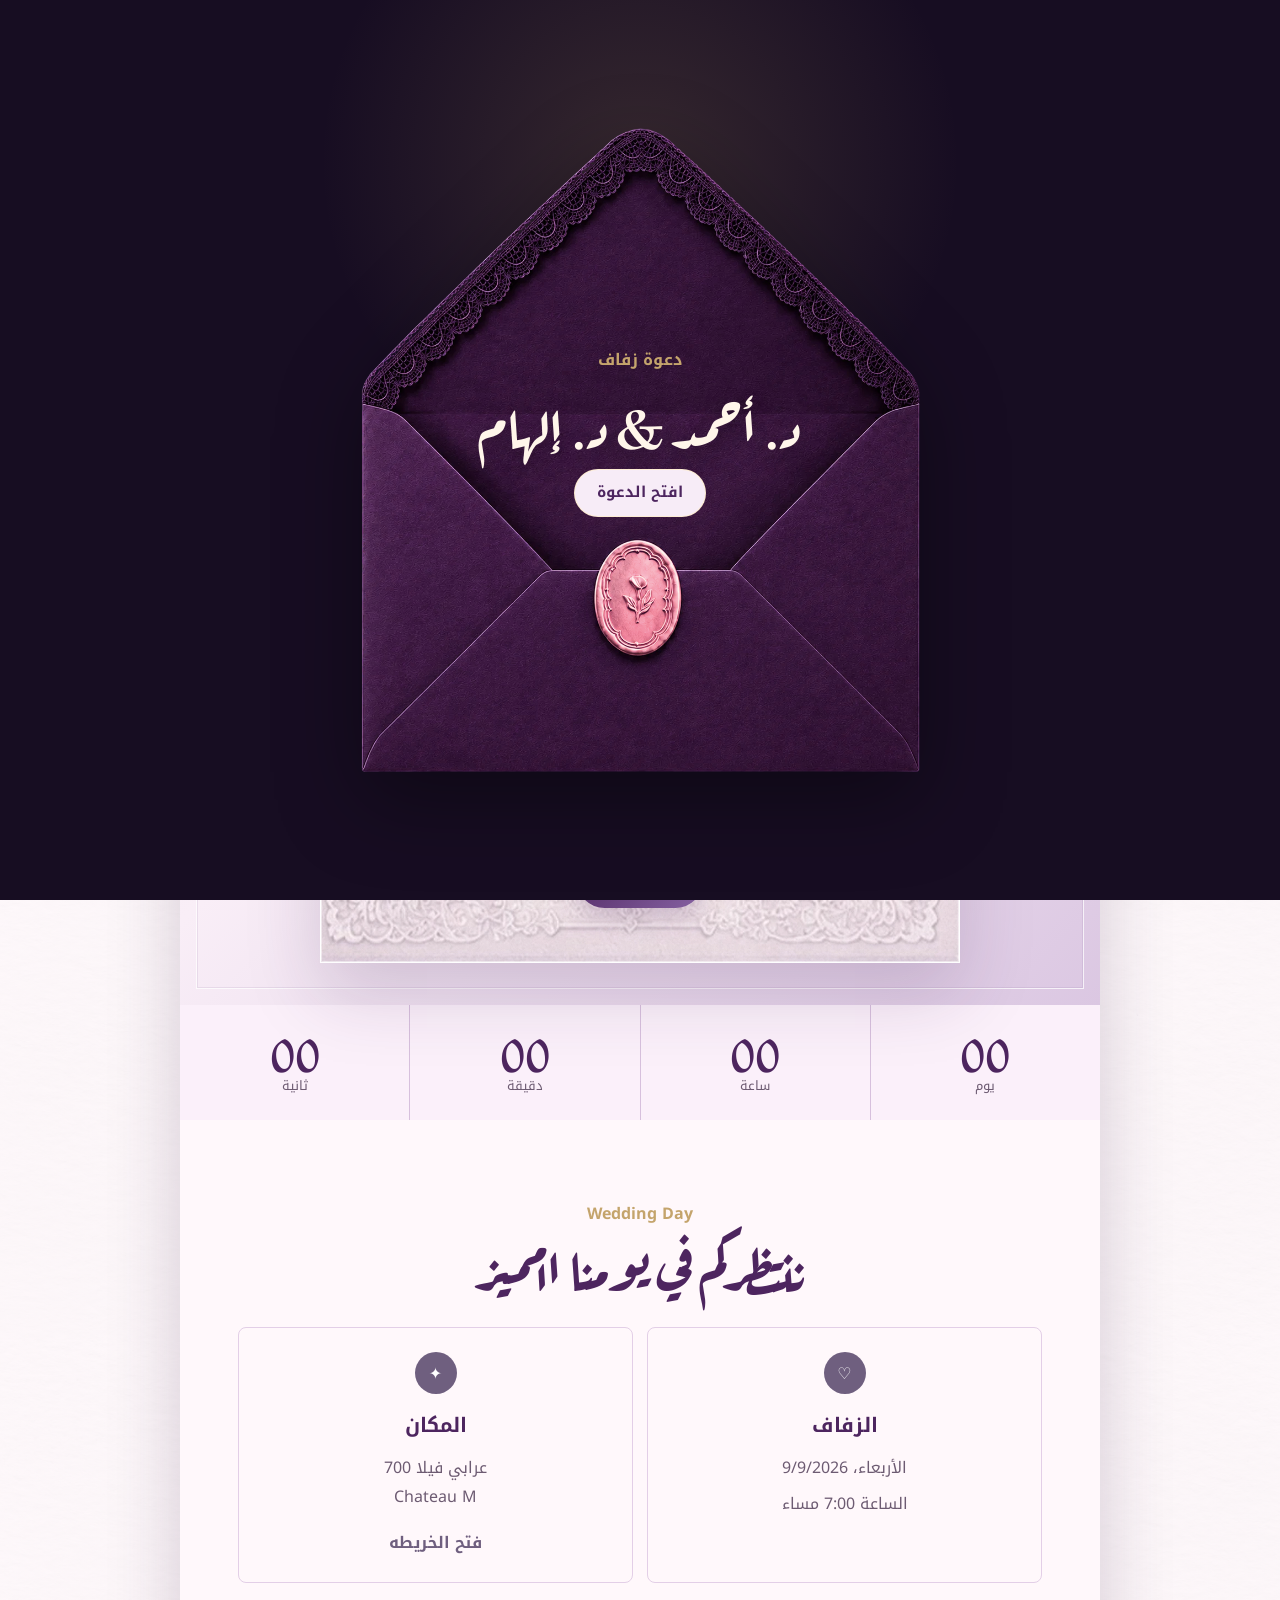
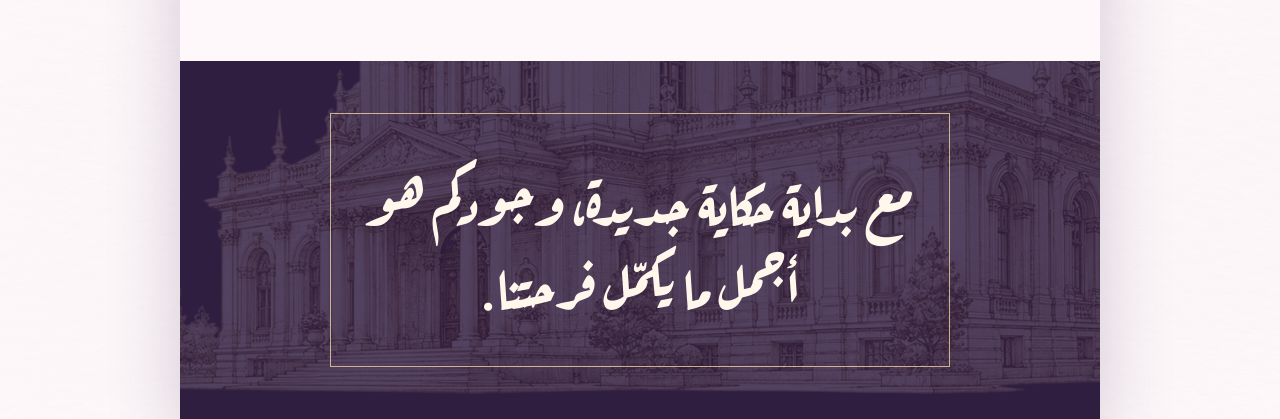
==== commit 14388ff4: "Restore original wedding invitation before envelope animation changes" ====
--- a/index.html
+++ b/index.html
@@ -13,16 +13,15 @@
     />
     <link rel="stylesheet" href="styles.css" />
   </head>
-  <body class="invitation-closed">
+  <body>
     <main class="invitation-shell">
-      <section class="hero" id="hero" tabindex="-1" aria-label="دعوة الزفاف">
+      <section class="hero" id="hero" aria-label="دعوة الزفاف">
         <div class="ornament ornament-top" aria-hidden="true"></div>
         <div class="language-toggle" aria-label="اختيار اللغة">
           <button class="active" type="button">العربية</button>
           <button type="button">English</button>
         </div>
 
-        <div class="invitation-card-frame">
         <div class="invitation-card">
           <div class="card-corner card-corner-top-right" aria-hidden="true"></div>
           <div class="card-corner card-corner-top-left" aria-hidden="true"></div>
@@ -74,37 +73,14 @@
             <a class="primary-action" id="calendar-link" href="#">حفظ الموعد</a>
           </div>
         </div>
-        </div>
         <div class="ornament ornament-bottom" aria-hidden="true"></div>
       </section>
 
       <div class="opening-screen" id="opening-screen" aria-label="افتح الدعوة">
-        <div class="opening-backdrop" aria-hidden="true"></div>
-        <div class="envelope-scene">
-          <div class="envelope-body" aria-hidden="true"></div>
-          <div class="envelope-letter-mask" aria-hidden="true" inert>
-            <div class="envelope-letter"></div>
-          </div>
-          <div class="envelope-flap" aria-hidden="true">
-            <img src="assets/envelope-background.webp" alt="" />
-          </div>
-          <img class="envelope-seal" src="assets/envelope-background.webp" alt="" aria-hidden="true" />
-          <div class="envelope-smoke" aria-hidden="true">
-            <span style="--i:0;--drift:-110px"></span>
-            <span style="--i:1;--drift:80px"></span>
-            <span style="--i:2;--drift:-45px"></span>
-            <span style="--i:3;--drift:130px"></span>
-            <span style="--i:4;--drift:-140px"></span>
-            <span style="--i:5;--drift:40px"></span>
-            <span style="--i:6;--drift:-75px"></span>
-            <span style="--i:7;--drift:100px"></span>
-          </div>
-          <button class="envelope-trigger" type="button" id="open-invitation" aria-label="افتح دعوة زفاف د. أحمد ود. إلهام" aria-describedby="opening-hint"></button>
-        </div>
         <div class="opening-content">
           <p id="opening-title">دعوة زفاف</p>
           <h2 id="opening-names">د. أحمد & د. إلهام</h2>
-          <span id="opening-hint">اضغط على الظرف لفتح الدعوة</span>
+          <button type="button" id="open-invitation">افتح الدعوة</button>
         </div>
       </div>
 
--- a/styles.css
+++ b/styles.css
@@ -44,7 +44,6 @@
 .hero {
   position: relative;
   min-height: 100vh;
-  min-height: 100svh;
   display: grid;
   align-content: center;
   justify-items: center;
@@ -158,23 +157,6 @@
   font-size: clamp(17px, 3vw, 24px);
   line-height: 1.9;
   z-index: 1;
-}
-
-.invitation-card-frame {
-  position: relative;
-  z-index: 1;
-}
-
-.invitation-card-frame.is-fitted > .invitation-card {
-  position: absolute;
-  top: 0;
-  left: 50%;
-  transform: translateX(-50%) scale(var(--card-scale, 1));
-  transform-origin: center top;
-}
-
-.invitation-closed .invitation-card-frame {
-  visibility: hidden;
 }
 
 .invitation-card {
@@ -523,28 +505,17 @@
   display: none;
 }
 
-body.invitation-closed {
-  overflow: hidden;
-}
-
 .opening-screen {
   position: fixed;
   inset: 0;
   z-index: 50;
   display: grid;
   place-items: center;
-  align-content: center;
-  gap: 28px;
   padding: 22px;
-  overflow: hidden;
-}
-
-.opening-backdrop {
-  position: absolute;
-  inset: 0;
   background:
     radial-gradient(circle at 50% 18%, rgba(196, 164, 108, 0.18), transparent 20rem),
     #170d22;
+  transition: opacity 600ms ease, visibility 600ms ease;
 }
 
 .opening-screen.hidden {
@@ -553,131 +524,20 @@
   pointer-events: none;
 }
 
-.envelope-scene {
-  position: relative;
-  width: min(560px, 88vw, 60vh);
-  width: min(560px, 88vw, 60svh);
-  aspect-ratio: 1013 / 666;
-  margin-top: min(16vw, 100px);
-  perspective: 1400px;
-  z-index: 1;
-}
-
-.envelope-body {
+.opening-screen::before {
+  content: "";
   position: absolute;
-  inset: 0;
-  background: url("assets/envelope-background.webp") center bottom / 100% auto no-repeat;
-  z-index: 3;
-  filter: hue-rotate(-58deg) saturate(0.86) drop-shadow(0 18px 24px rgba(0, 0, 0, 0.3));
-}
-
-.envelope-letter-mask {
-  position: absolute;
-  z-index: 2;
-  overflow: hidden;
+  background-repeat: no-repeat;
+  background-size: contain;
+  background-position: center;
   pointer-events: none;
 }
 
-.envelope-letter {
-  position: absolute;
-  top: 0;
-  left: 0;
-  transform-origin: top left;
-  text-align: center;
-}
-
-.envelope-letter > .invitation-card {
-  margin: 0;
-}
-
-/* Reuse the original artwork: its upper 502px are the hinged flap. */
-.envelope-flap {
-  position: absolute;
-  bottom: 100%;
-  left: 0;
-  width: 100%;
-  height: calc(100% * 502 / 666);
-  overflow: hidden;
-  transform-origin: center bottom;
-  transform: rotateX(180deg);
-  backface-visibility: visible;
-  z-index: 4;
-  filter: hue-rotate(-58deg) saturate(0.86);
-}
-
-.envelope-flap img {
-  display: block;
-  width: 100%;
-  height: auto;
-}
-
-.envelope-seal {
-  position: absolute;
-  bottom: 0;
-  left: 0;
-  width: 100%;
-  height: auto;
-  clip-path: inset(63% 40% 16% 40%);
-  z-index: 5;
-  pointer-events: none;
-  filter: hue-rotate(-58deg) saturate(0.86);
-}
-
-.envelope-trigger {
-  position: absolute;
-  inset: 0;
-  z-index: 7;
-  width: 100%;
-  height: 100%;
-  border: 0;
-  padding: 0;
-  border-radius: 4px;
-  background: transparent;
-  cursor: pointer;
-  touch-action: manipulation;
-  -webkit-tap-highlight-color: transparent;
-}
-
-.envelope-trigger:focus-visible {
-  outline: 3px solid var(--gold);
-  outline-offset: 8px;
-}
-
-.envelope-smoke {
-  position: absolute;
-  inset: 0;
-  z-index: 6;
-  pointer-events: none;
-}
-
-.envelope-smoke span {
-  position: absolute;
-  top: -3%;
-  left: calc(28% + var(--i) * 5%);
-  width: 30%;
-  aspect-ratio: 1;
-  opacity: 0;
-  border-radius: 50%;
-  background:
-    radial-gradient(ellipse at 35% 40%, rgba(255, 250, 255, 0.85), transparent 65%),
-    radial-gradient(ellipse at 65% 60%, rgba(226, 206, 238, 0.75), transparent 65%);
-  filter: blur(12px);
-  transform: translate(-50%, 0) scale(0.25);
-}
-
-.is-opening .envelope-smoke span {
-  animation: smoke-rise 1150ms ease-out 100ms forwards;
-}
-
-.is-opening .opening-content {
-  opacity: 0;
-  transform: translateY(10px);
-}
-
-@keyframes smoke-rise {
-  0% { opacity: 0; transform: translate(-50%, 0) scale(0.35); }
-  15% { opacity: 0.26; }
-  100% { opacity: 0; transform: translate(calc(-50% + var(--drift) * 0.45), -140px) scale(1.8); }
+.opening-screen::before {
+  width: min(560px, 96vw);
+  aspect-ratio: 0.87;
+  background-image: url("assets/envelope-background.webp");
+  filter: hue-rotate(-58deg) saturate(0.86) drop-shadow(0 28px 42px rgba(0, 0, 0, 0.38));
 }
 
 .opening-content {
@@ -686,10 +546,9 @@
   display: grid;
   justify-items: center;
   gap: 12px;
-  margin-top: 0;
+  margin-top: -40px;
   color: #fff6ea;
   text-align: center;
-  transition: opacity 350ms ease, transform 350ms ease;
 }
 
 .opening-content p {
@@ -704,22 +563,15 @@
   text-shadow: 0 8px 24px rgba(0, 0, 0, 0.42);
 }
 
-.opening-content h2 {
-  font-size: clamp(28px, 7vw, 48px);
-}
-
-#opening-hint {
-  color: #e5d4e9;
-  font-size: 14px;
-}
-
-@media (prefers-reduced-motion: reduce) {
-  .opening-screen,
-  .opening-content {
-    transition: none;
-  }
-
-  .envelope-smoke { display: none; }
+.opening-content button {
+  min-height: 48px;
+  border: 1px solid rgba(255, 238, 202, 0.78);
+  border-radius: 999px;
+  padding: 12px 22px;
+  color: var(--wine);
+  background: #f7ecf7;
+  font: 700 15px/1 "Noto Kufi Arabic", sans-serif;
+  cursor: pointer;
 }
 
 .ornament-top {
@@ -880,7 +732,6 @@
 
   .hero {
     min-height: 100vh;
-    min-height: 100svh;
     padding: 28px 18px;
     background-position: center top;
   }
@@ -896,8 +747,8 @@
   }
 
   .invitation-card {
-    width: min(430px, calc(100vw - 36px));
-    min-height: 0;
+    width: min(430px, 100%);
+    min-height: 760px;
     padding: 56px 28px 36px;
     gap: 9px;
   }
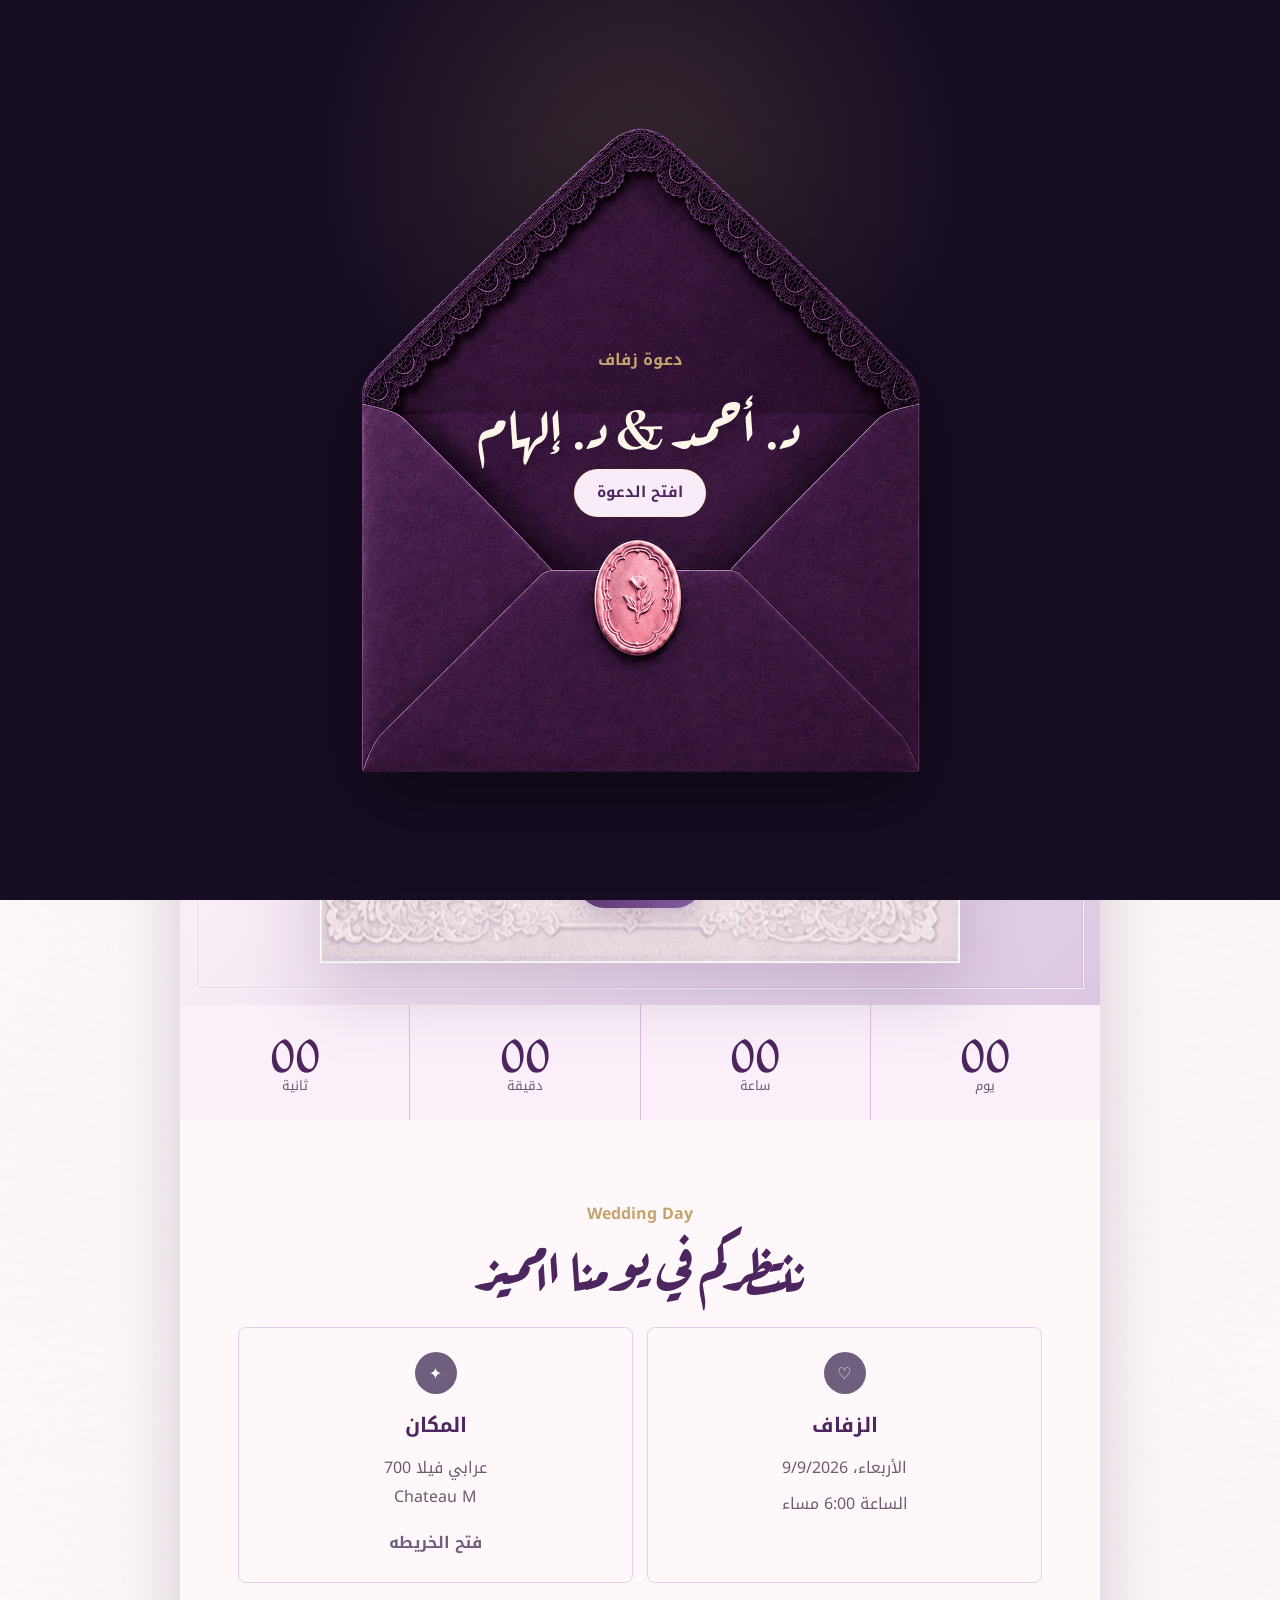
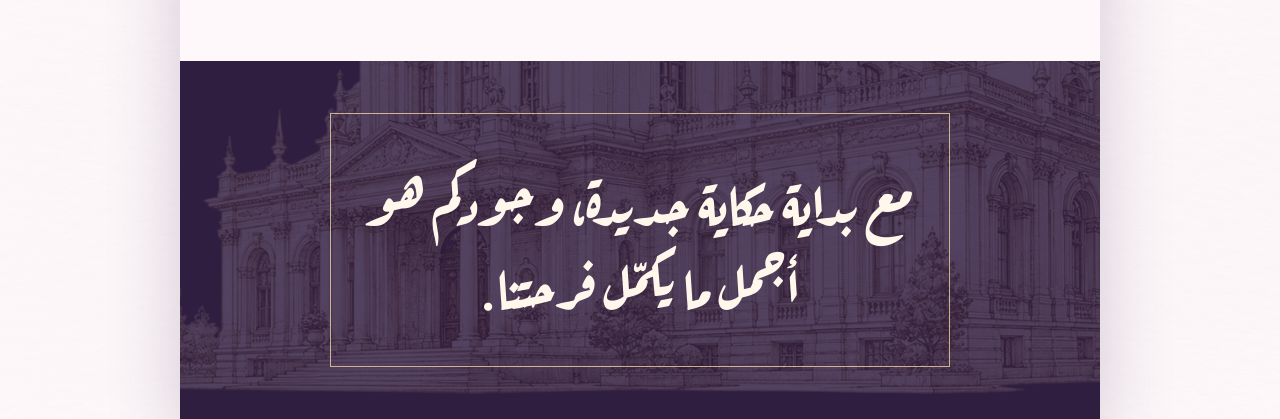
==== commit 1ff202dd: "Change wedding time to 6 PM across invitation" ====
--- a/index.html
+++ b/index.html
@@ -5,6 +5,52 @@
     <meta name="viewport" content="width=device-width, initial-scale=1.0" />
     <meta name="theme-color" content="#4d255f" />
     <title>دعوة زفاف د. أحمد ود. إلهام</title>
+    <meta
+      name="description"
+      content="يسعدنا دعوتكم لحضور حفل زفاف د. أحمد ود. إلهام — الأربعاء 9 سبتمبر 2026، الساعة 6:00 مساءً."
+    />
+    <link rel="canonical" href="https://ahmedelhamwedding.vercel.app/" />
+
+    <meta property="og:type" content="website" />
+    <meta property="og:locale" content="ar_AR" />
+    <meta property="og:site_name" content="Ahmed & Elham Wedding" />
+    <meta property="og:title" content="دعوة زفاف د. أحمد ود. إلهام" />
+    <meta
+      property="og:description"
+      content="يسعدنا دعوتكم لحضور حفل زفاف د. أحمد ود. إلهام — الأربعاء 9 سبتمبر 2026، الساعة 6:00 مساءً."
+    />
+    <meta property="og:url" content="https://ahmedelhamwedding.vercel.app/" />
+    <meta
+      property="og:image"
+      content="https://ahmedelhamwedding.vercel.app/api/wedding-preview-v9"
+    />
+    <meta
+      property="og:image:url"
+      content="https://ahmedelhamwedding.vercel.app/api/wedding-preview-v9"
+    />
+    <meta
+      property="og:image:secure_url"
+      content="https://ahmedelhamwedding.vercel.app/api/wedding-preview-v9"
+    />
+    <meta property="og:image:type" content="image/png" />
+    <meta property="og:image:width" content="1200" />
+    <meta property="og:image:height" content="630" />
+    <meta
+      property="og:image:alt"
+      content="دعوة زفاف أحمد وإلهام بتصميم وردي وبنفسجي"
+    />
+
+    <meta name="twitter:card" content="summary_large_image" />
+    <meta name="twitter:title" content="دعوة زفاف د. أحمد ود. إلهام" />
+    <meta
+      name="twitter:description"
+      content="الأربعاء 9 سبتمبر 2026 — الساعة 6:00 مساءً"
+    />
+    <meta
+      name="twitter:image"
+      content="https://ahmedelhamwedding.vercel.app/api/wedding-preview-v9"
+    />
+
     <link rel="preconnect" href="https://fonts.googleapis.com" />
     <link rel="preconnect" href="https://fonts.gstatic.com" crossorigin />
     <link
@@ -66,7 +112,7 @@
           <div class="card-date">
             <strong id="event-day">الأربعاء</strong>
             <span id="event-date-text">9 سبتمبر 2026</span>
-            <span id="event-time-text">الساعة 7:00 مساء</span>
+            <span id="event-time-text">الساعة 6:00 مساء</span>
           </div>
 
           <div class="hero-actions">
@@ -111,7 +157,7 @@
             <span class="detail-icon" aria-hidden="true">♡</span>
             <h3 id="ceremony-title">الزفاف</h3>
             <p id="ceremony-date">الأربعاء، 9/9/2026</p>
-            <p id="ceremony-time">الساعة 7:00 مساء</p>
+            <p id="ceremony-time">الساعة 6:00 مساء</p>
           </article>
           <article class="detail-card">
             <span class="detail-icon" aria-hidden="true">✦</span>
